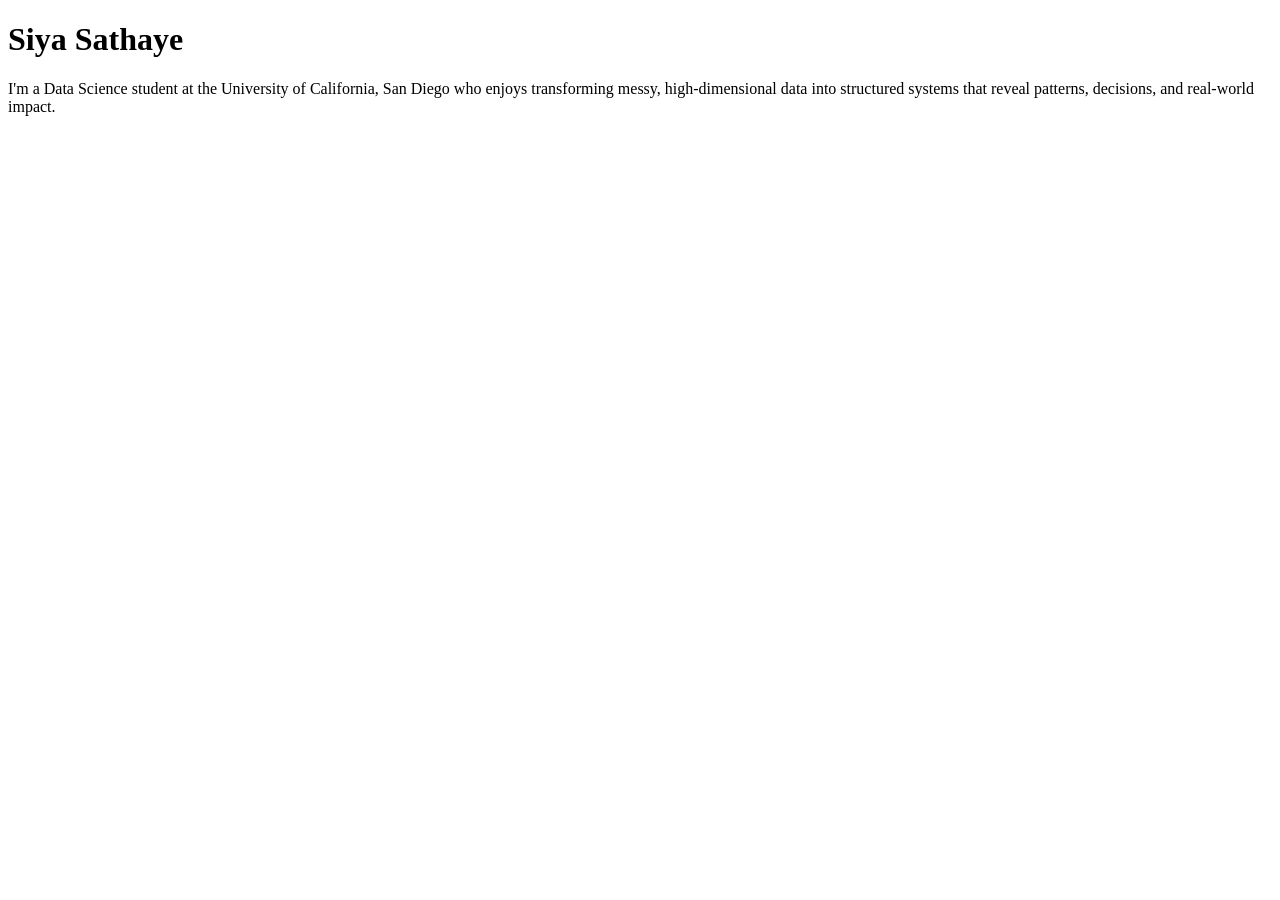
==== index.html @ 9d4780c7 "Create index.html" ====
<!DOCTYPE html>
<html lang="en">
<head>
    <meta charset="UTF-8">
    <meta name="viewport" content="width=device-width, initial-scale=1.0">
    <title>Siya Sathaye: Personal site and portfolio</title>
</head>
<body>
    <H1>Siya Sathaye</H1>
        <p>I'm a Data Science student at the University of California, San Diego who enjoys transforming messy, high-dimensional data into structured systems that reveal patterns, decisions, and real-world impact. </p>
    
</body>
</html>
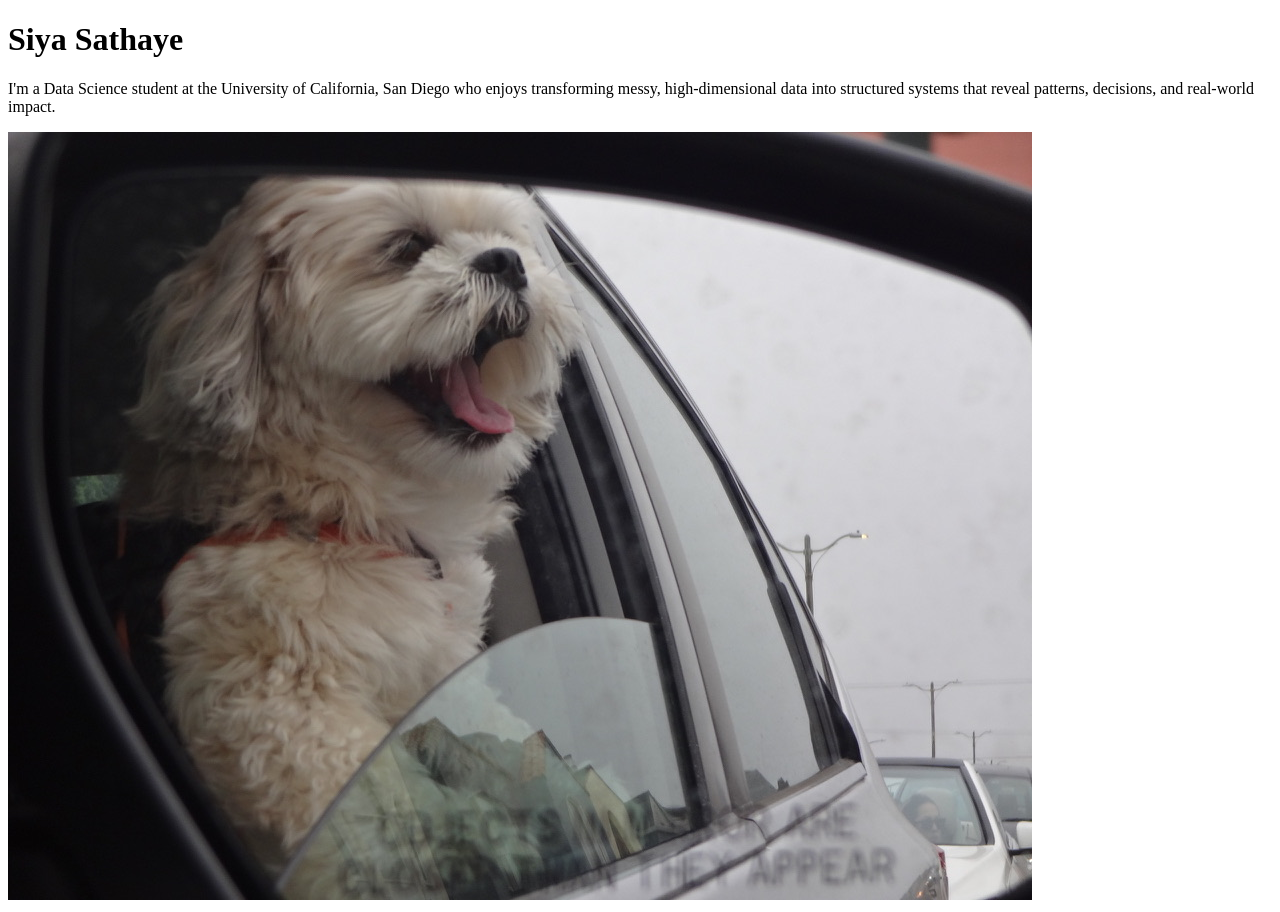
==== commit 0b939275: "uploaded photo" ====
--- a/index.html
+++ b/index.html
@@ -8,6 +8,9 @@
 <body>
     <H1>Siya Sathaye</H1>
         <p>I'm a Data Science student at the University of California, San Diego who enjoys transforming messy, high-dimensional data into structured systems that reveal patterns, decisions, and real-world impact. </p>
+        <img 
+            src="images/kazu.jpeg"
+            alt="My dog (small white maltese shih tzu) sticking his face out the car window." />
     
 </body>
 </html>
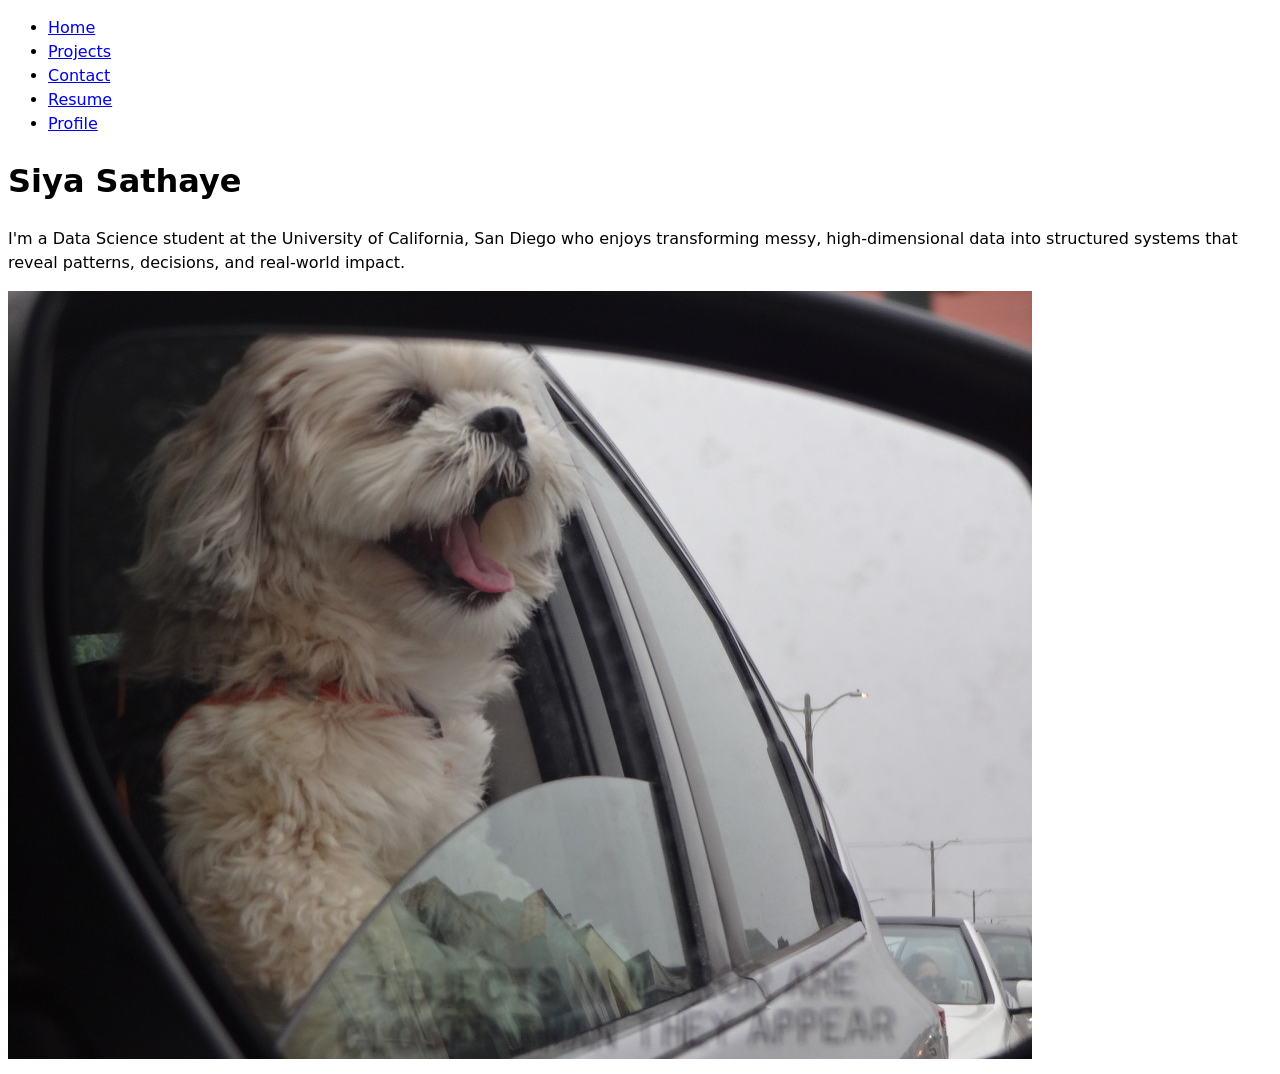
==== commit 0b67ba0e: "completed lab 1" ====
--- a/index.html
+++ b/index.html
@@ -4,13 +4,24 @@
     <meta charset="UTF-8">
     <meta name="viewport" content="width=device-width, initial-scale=1.0">
     <title>Siya Sathaye: Personal site and portfolio</title>
+    <link rel="stylesheet" href="style.css">
 </head>
 <body>
+    <nav class="menu">
+        <ul>
+            <li><a href="./">Home</a></li>
+            <li><a href="projects/">Projects</a></li>
+            <li><a href="contact/">Contact</a></li>
+            <li><a href="resume/">Resume</a></li>
+            <li><a href="https://github.com/siyasathaye" target="_blank">Profile</a></li>
+        </ul>
+    </nav>
     <H1>Siya Sathaye</H1>
         <p>I'm a Data Science student at the University of California, San Diego who enjoys transforming messy, high-dimensional data into structured systems that reveal patterns, decisions, and real-world impact. </p>
         <img 
             src="images/kazu.jpeg"
             alt="My dog (small white maltese shih tzu) sticking his face out the car window." />
-    
+        <form action="mailto:ssathaye@ucsd.edu" method="POST" enctype="text/plain">
+           
 </body>
 </html>
--- a/style.css
+++ b/style.css
@@ -0,0 +1,6 @@
+body {
+  /* Set line height to 1.5 times the font size
+	   and use the OS’s UI font as the website font
+	 */
+  font: 100%/1.5 system-ui;
+}
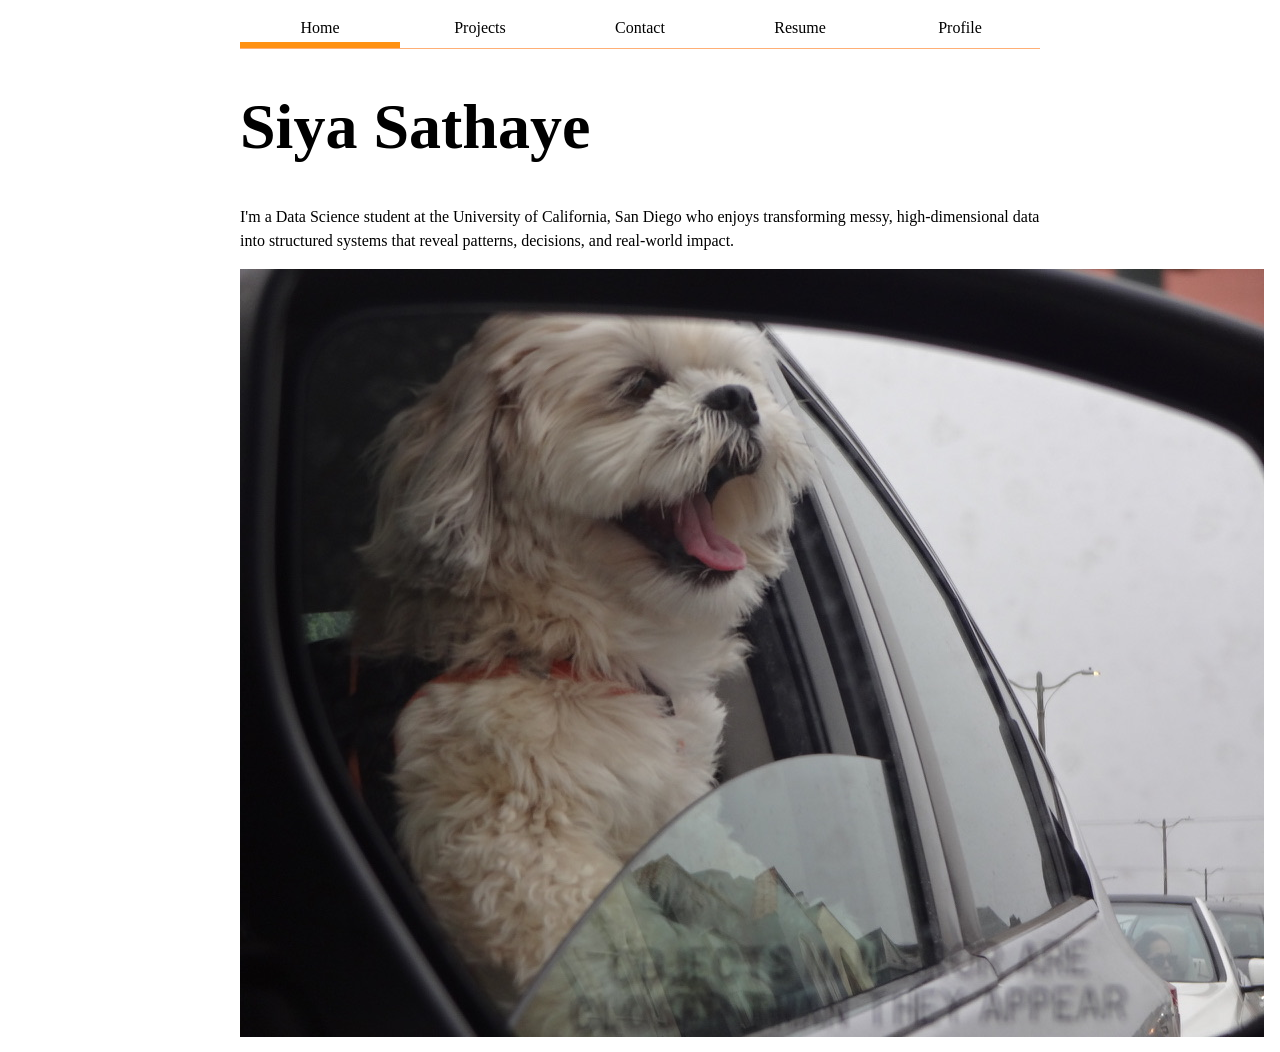
==== commit d9907e7e: "lab 2" ====
--- a/index.html
+++ b/index.html
@@ -9,7 +9,7 @@
 <body>
     <nav class="menu">
         <ul>
-            <li><a href="./">Home</a></li>
+            <li><a class="current" href="./">Home</a></li>
             <li><a href="projects/">Projects</a></li>
             <li><a href="contact/">Contact</a></li>
             <li><a href="resume/">Resume</a></li>
@@ -20,8 +20,6 @@
         <p>I'm a Data Science student at the University of California, San Diego who enjoys transforming messy, high-dimensional data into structured systems that reveal patterns, decisions, and real-world impact. </p>
         <img 
             src="images/kazu.jpeg"
-            alt="My dog (small white maltese shih tzu) sticking his face out the car window." />
-        <form action="mailto:ssathaye@ucsd.edu" method="POST" enctype="text/plain">
-           
+            alt="My dog (small white maltese shih tzu) sticking his face out the car window." />  
 </body>
-</html>+</html>
--- a/style.css
+++ b/style.css
@@ -1,6 +1,165 @@
 body {
-  /* Set line height to 1.5 times the font size
-	   and use the OS’s UI font as the website font
-	 */
-  font: 100%/1.5 system-ui;
-}+  font: 100%/1.5 Georgia;
+  max-width: 100ch;
+  margin-inline: max(1em, (100% - 100ch) / 2);
+}
+
+html {
+  --color-accent: oklch(75.898% 0.17458 59.732);
+  accent-color: var(--color-accent);
+}
+
+/* Typography tweaks for headings */
+h1,
+h2,
+h3,
+h4,
+h5,
+h6 {
+  line-height: 1.1;
+  text-wrap: balance;
+}
+
+h1 {
+  font-size: 4rem;
+}
+
+h2 {
+  margin: 0 0 0.5em;
+  color: var(--color-accent);
+}
+
+nav ul,
+nav li {
+  display: contents;
+}
+
+.menu {
+  display: flex;
+  border-bottom: 1px solid oklch(81.896% 0.11951 56.098);
+  margin-bottom: 1.25em;
+}
+
+.menu a {
+  flex: 1;
+  text-decoration: none;
+  color: inherit;
+  text-align: center;
+  padding: 0.5em;
+  border-bottom: 0 solid transparent;
+}
+
+.menu a.current {
+  border-bottom: 0.4em solid oklch(75.898% 0.17458 59.732);
+  padding-bottom: 0.1em;
+}
+
+.menu a:hover {
+  border-bottom: 0.4em solid var(--color-accent);
+  background-color: oklch(from var(--color-accent) 95% 5% h);
+}
+
+/* Contact form layout */
+form {
+  display: grid;
+  grid-template-columns: auto 1fr;
+  gap: 1em;
+}
+
+label {
+  display: grid;
+  grid-template-columns: subgrid;
+  grid-column: 1 / -1;
+}
+
+input,
+textarea,
+button {
+  font: inherit;
+}
+
+input,
+textarea {
+  width: 100%;
+  box-sizing: border-box;
+}
+
+button {
+  grid-column: 1 / -1;
+  width: 100%;
+  background: #ffb78a;
+  color: rgb(0, 0, 0);
+  border: 2px solid #9e3d01;
+  padding: 0.75em;
+  cursor: pointer;
+}
+
+/* Projects grid */
+.projects {
+  display: grid;
+  grid-template-columns: repeat(auto-fill, minmax(15em, 1fr));
+  gap: 1em;
+  margin-block: 1.5em;
+}
+
+.projects article {
+  display: grid;
+  grid-template-rows: subgrid;
+  grid-row: span 3;
+}
+
+.projects h2 {
+  margin: 0 0 0.35em;
+}
+
+.projects img {
+  width: 100%;
+  height: auto;
+  display: block;
+}
+
+/* Resume styling */
+.resume-page section {
+  margin-block: 1.5em;
+}
+
+.resume-page article {
+  background: oklch(from var(--color-accent) 96% 6% h);
+  border: 1px solid oklch(from var(--color-accent) 80% 10% h);
+  border-left: 4px solid var(--color-accent);
+  border-radius: 10px;
+  padding: 1em 1.2em;
+  box-shadow: 0 8px 18px oklch(0% 0 0 / 0.06);
+}
+
+.resume-page article + article {
+  margin-top: 1em;
+}
+
+.resume-page h3 {
+  margin: 0 0 0.25em;
+}
+
+.resume-page p {
+  margin: 0 0 0.35em;
+}
+
+.resume-page ul {
+  margin: 0.25em 0 0 1.1em;
+  padding: 0;
+  line-height: 1.5;
+}
+
+.resume-page time {
+  color: oklch(40% 0 0);
+  font-variant-numeric: tabular-nums;
+}
+
+.resume-page a {
+  color: var(--color-accent);
+  text-decoration: none;
+}
+
+.resume-page a:hover {
+  text-decoration: underline;
+}
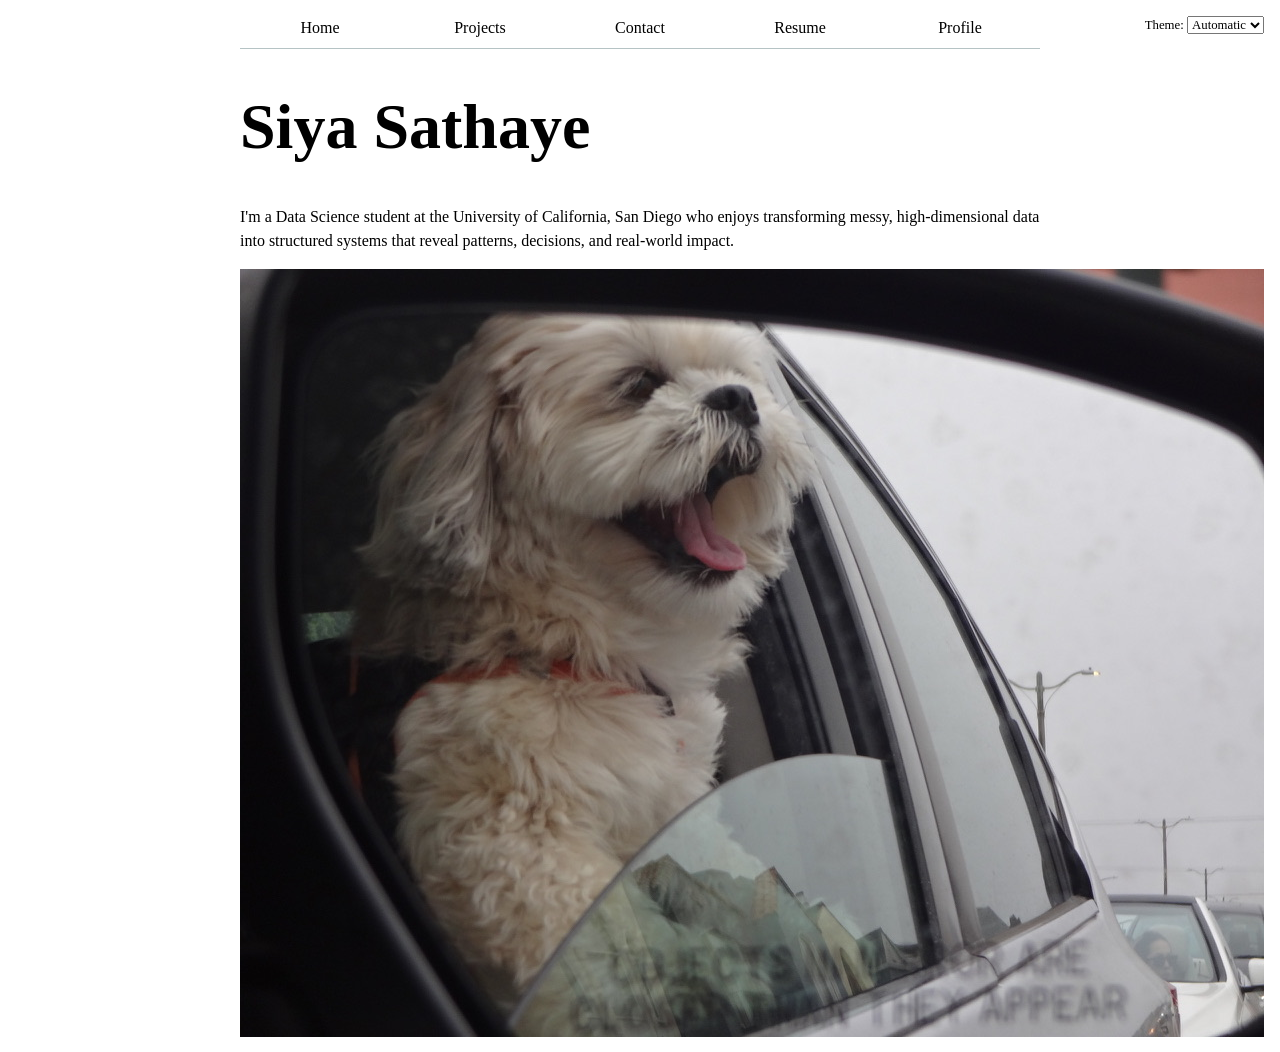
==== commit 1a5f50c3: "lab 3" ====
--- a/index.html
+++ b/index.html
@@ -7,19 +7,11 @@
     <link rel="stylesheet" href="style.css">
 </head>
 <body>
-    <nav class="menu">
-        <ul>
-            <li><a class="current" href="./">Home</a></li>
-            <li><a href="projects/">Projects</a></li>
-            <li><a href="contact/">Contact</a></li>
-            <li><a href="resume/">Resume</a></li>
-            <li><a href="https://github.com/siyasathaye" target="_blank">Profile</a></li>
-        </ul>
-    </nav>
     <H1>Siya Sathaye</H1>
         <p>I'm a Data Science student at the University of California, San Diego who enjoys transforming messy, high-dimensional data into structured systems that reveal patterns, decisions, and real-world impact. </p>
         <img 
             src="images/kazu.jpeg"
             alt="My dog (small white maltese shih tzu) sticking his face out the car window." />  
+    <script type="module" src="global.js"></script>
 </body>
 </html>
--- a/style.css
+++ b/style.css
@@ -7,6 +7,7 @@
 html {
   --color-accent: oklch(75.898% 0.17458 59.732);
   accent-color: var(--color-accent);
+  color-scheme: light dark;
 }
 
 /* Typography tweaks for headings */
@@ -29,14 +30,10 @@
   color: var(--color-accent);
 }
 
-nav ul,
-nav li {
-  display: contents;
-}
-
 .menu {
+  --border-color: oklch(50% 10% 200 / 40%);
   display: flex;
-  border-bottom: 1px solid oklch(81.896% 0.11951 56.098);
+  border-bottom: 1px solid var(--border-color);
   margin-bottom: 1.25em;
 }
 
@@ -50,13 +47,13 @@
 }
 
 .menu a.current {
-  border-bottom: 0.4em solid oklch(75.898% 0.17458 59.732);
+  border-bottom: 0.4em solid var(--border-color);
   padding-bottom: 0.1em;
 }
 
 .menu a:hover {
   border-bottom: 0.4em solid var(--color-accent);
-  background-color: oklch(from var(--color-accent) 95% 5% h);
+  background-color: color-mix(in oklch, var(--color-accent), canvas 85%);
 }
 
 /* Contact form layout */
@@ -66,7 +63,7 @@
   gap: 1em;
 }
 
-label {
+form label {
   display: grid;
   grid-template-columns: subgrid;
   grid-column: 1 / -1;
@@ -74,7 +71,8 @@
 
 input,
 textarea,
-button {
+button,
+select {
   font: inherit;
 }
 
@@ -92,6 +90,13 @@
   border: 2px solid #9e3d01;
   padding: 0.75em;
   cursor: pointer;
+}
+
+.color-scheme {
+  position: absolute;
+  top: 1rem;
+  right: 1rem;
+  font-size: 80%;
 }
 
 /* Projects grid */
@@ -155,11 +160,11 @@
   font-variant-numeric: tabular-nums;
 }
 
-.resume-page a {
+.resume-page section a {
   color: var(--color-accent);
   text-decoration: none;
 }
 
-.resume-page a:hover {
+.resume-page section a:hover {
   text-decoration: underline;
 }
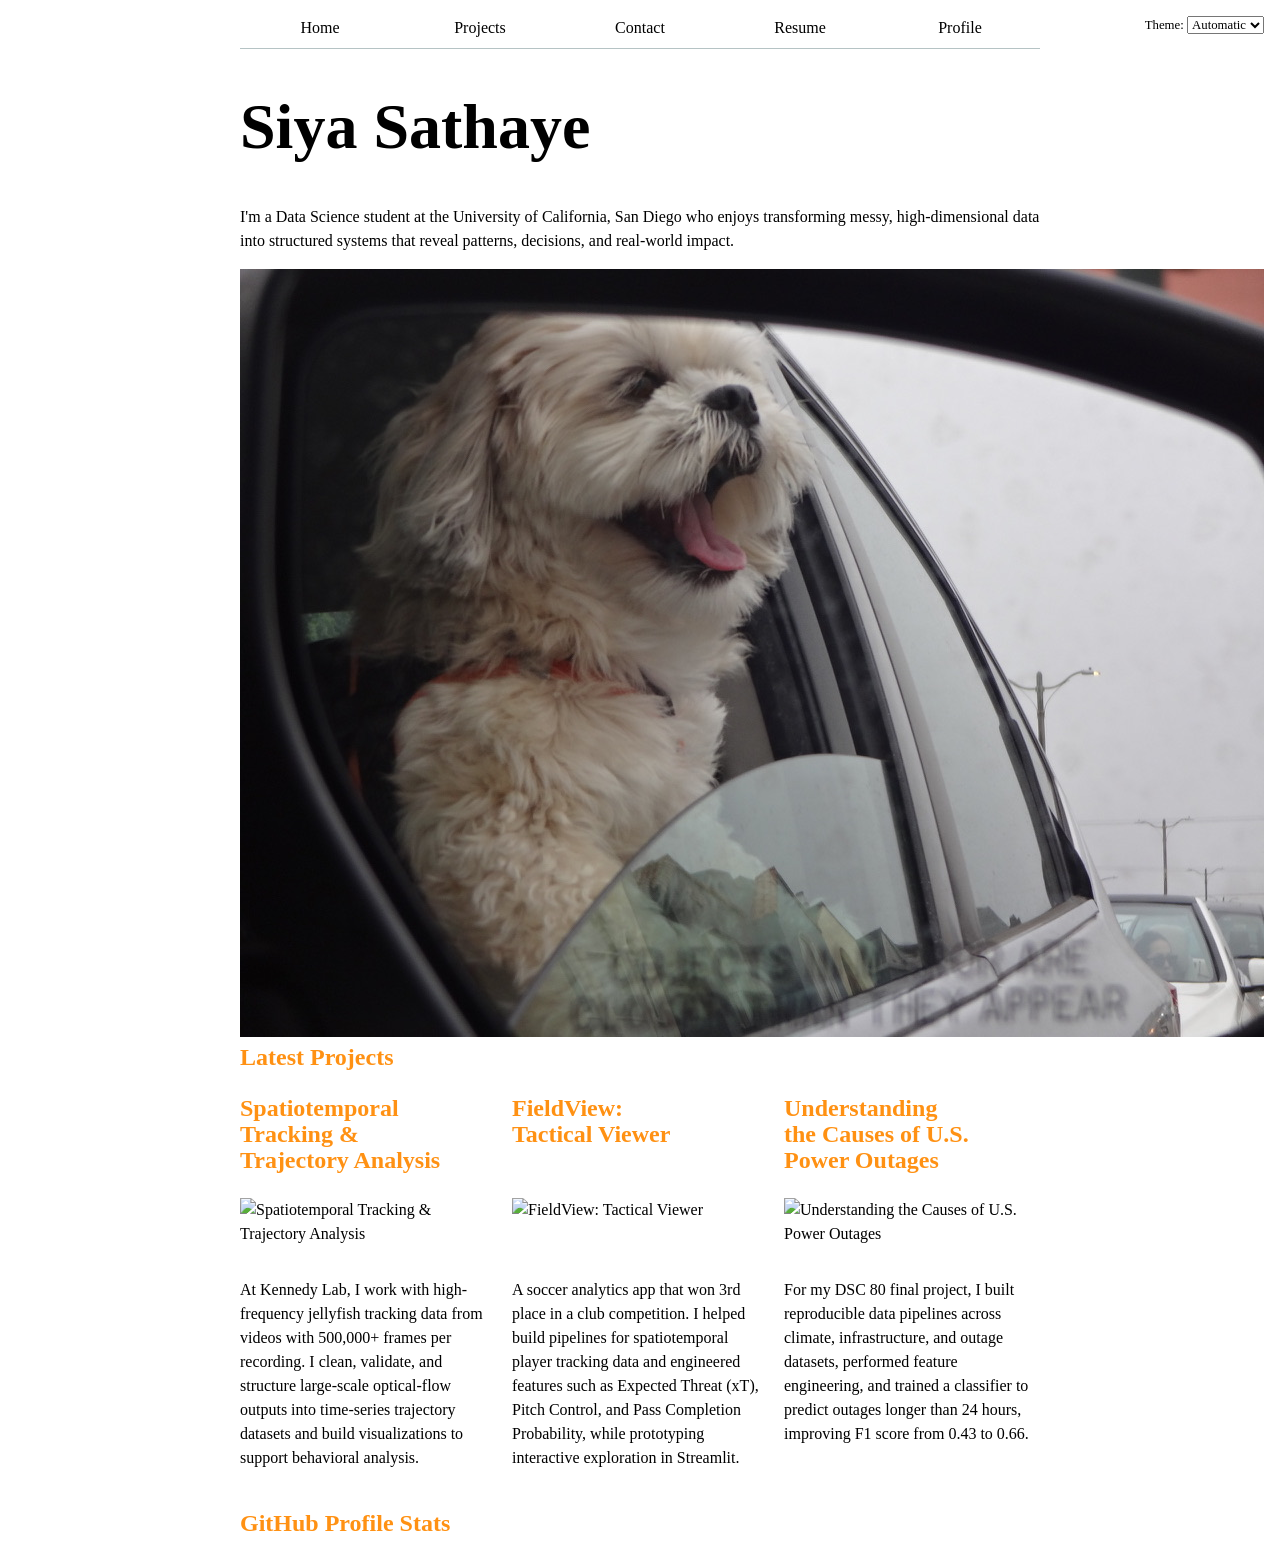
==== commit 8f41d9cc: "lab 4" ====
--- a/index.html
+++ b/index.html
@@ -11,7 +11,15 @@
         <p>I'm a Data Science student at the University of California, San Diego who enjoys transforming messy, high-dimensional data into structured systems that reveal patterns, decisions, and real-world impact. </p>
         <img 
             src="images/kazu.jpeg"
-            alt="My dog (small white maltese shih tzu) sticking his face out the car window." />  
+            alt="My dog (small white maltese shih tzu) sticking his face out the car window." />
+
+    <h2>Latest Projects</h2>
+    <div class="projects"></div>
+
+    <h2>GitHub Profile Stats</h2>
+    <div id="profile-stats"></div>
+
     <script type="module" src="global.js"></script>
+    <script type="module" src="index.js" defer></script>
 </body>
 </html>
--- a/style.css
+++ b/style.css
@@ -123,18 +123,51 @@
   display: block;
 }
 
+#profile-stats {
+  margin-block: 1em 2em;
+}
+
+#profile-stats dl {
+  display: grid;
+  grid-template-columns: repeat(4, 1fr);
+  gap: 0.4em 1em;
+  padding: 1em;
+  border: 1px solid color-mix(in oklch, canvastext 20%, canvas 80%);
+  border-radius: 12px;
+  background: color-mix(in oklch, canvas 94%, var(--color-accent) 6%);
+}
+
+#profile-stats dt {
+  grid-row: 1;
+  font-weight: 700;
+  color: color-mix(in oklch, canvastext 75%, var(--color-accent) 25%);
+}
+
+#profile-stats dd {
+  grid-row: 2;
+  margin: 0;
+  font-size: 1.4rem;
+  font-weight: 700;
+}
+
+@media (max-width: 700px) {
+  #profile-stats dl {
+    grid-template-columns: repeat(2, 1fr);
+  }
+}
+
 /* Resume styling */
 .resume-page section {
   margin-block: 1.5em;
 }
 
 .resume-page article {
-  background: oklch(from var(--color-accent) 96% 6% h);
-  border: 1px solid oklch(from var(--color-accent) 80% 10% h);
+  background: color-mix(in oklch, canvas 90%, var(--color-accent) 10%);
+  border: 1px solid color-mix(in oklch, canvastext 18%, canvas 82%);
   border-left: 4px solid var(--color-accent);
   border-radius: 10px;
   padding: 1em 1.2em;
-  box-shadow: 0 8px 18px oklch(0% 0 0 / 0.06);
+  box-shadow: 0 8px 18px color-mix(in oklch, canvastext 10%, canvas 90%);
 }
 
 .resume-page article + article {
@@ -156,7 +189,7 @@
 }
 
 .resume-page time {
-  color: oklch(40% 0 0);
+  color: color-mix(in oklch, canvastext 70%, canvas 30%);
   font-variant-numeric: tabular-nums;
 }
 
